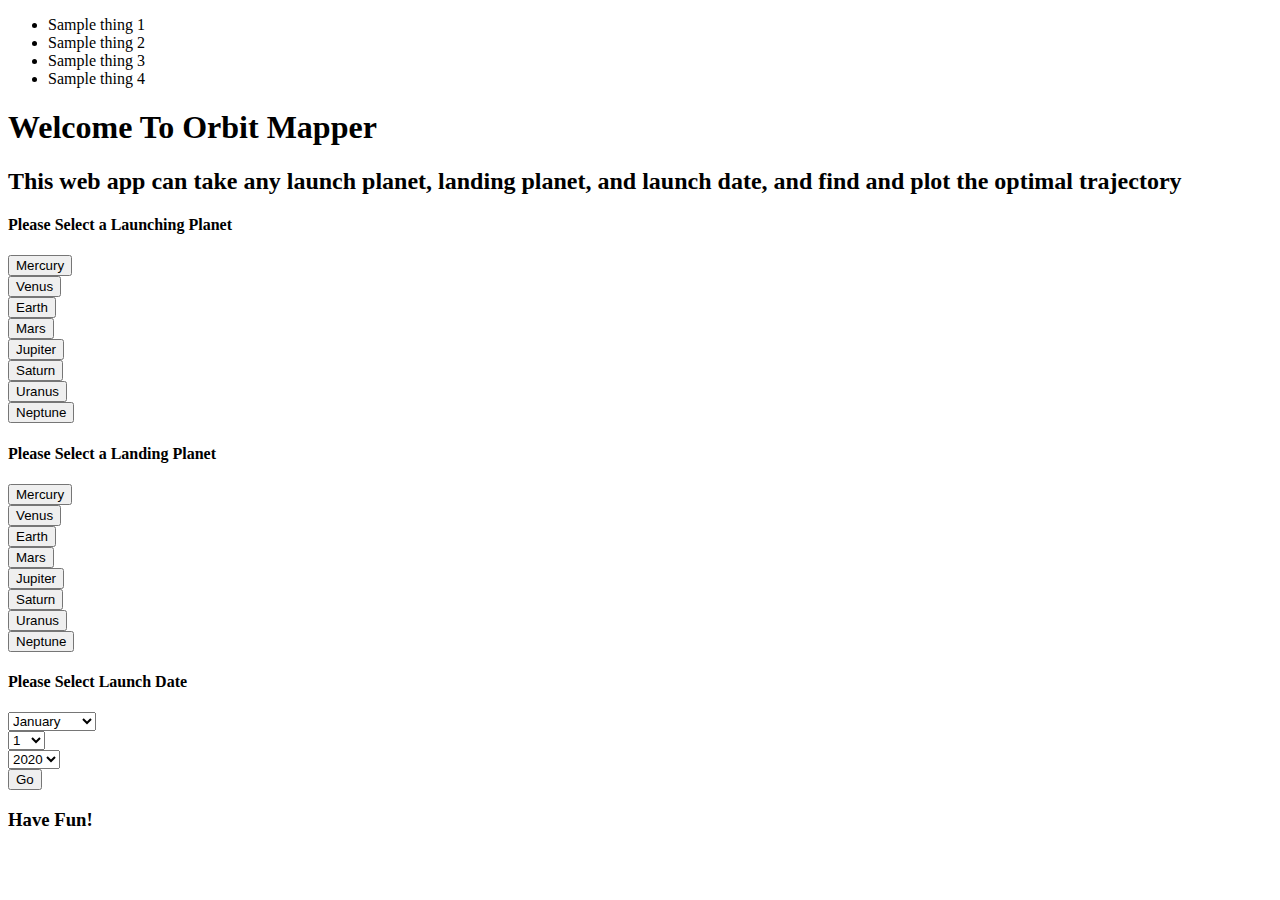
==== index.html @ 3b6b4de2 "changed to index" ====
<!DOCTYPE html>
<html>
  <head>
    <link rel="stylesheet" type="text/css" href="{{ url_for('static',filename='styles/mystyle.css') }}"/>
    <link href="https://fonts.googleapis.com/css?family=Oswald:300,700|Varela+Round" rel="stylesheet">
    <title>Orbit Mapper</title>
  </head>
  <body>
    <header>
      <ul>
        <li>
          Sample thing 1
        </li>
        <li>
          Sample thing 2
        </li>
        <li>
          Sample thing 3
        </li>
        <li>
          Sample thing 4
        </li>
      </ul>
    </header>
    <div class="welcome">
      <h1><strong>Welcome</strong> To Orbit Mapper</h1>
      <h2>This web app can take any launch planet, landing planet, and launch date, and find and plot the optimal trajectory</h2>
  </div>
  <div class="question">
    <h4>Please Select a Launching Planet</h4>
    <div class="answer">
      <button>Mercury</button>
    </div>
    <div class="answer">
      <button>Venus</button>
    </div>
    <div class="answer">
      <button>Earth</button>
    </div>
    <div class="answer">
      <button>Mars</button>
    </div>
    <div class="answer">
      <button>Jupiter</button>
    </div>
    <div class="answer">
      <button>Saturn</button>
    </div>
    <div class="answer">
      <button>Uranus</button>
    </div>
    <div class="answer">
      <button>Neptune</button>
    </div>
  </div>
  <div class="question">
    <h4>Please Select a Landing Planet</h4>
    <div class="answer">
      <button>Mercury</button>
    </div>
    <div class="answer">
      <button>Venus</button>
    </div>
    <div class="answer">
      <button>Earth</button>
    </div>
    <div class="answer">
      <button>Mars</button>
    </div>
    <div class="answer">
      <button>Jupiter</button>
    </div>
    <div class="answer">
      <button>Saturn</button>
    </div>
    <div class="answer">
      <button>Uranus</button>
    </div>
    <div class="answer">
      <button>Neptune</button>
    </div>
  </div>
  <div class = "question">
    <h4>Please Select Launch Date</h4>
    <div class="answer">
      <select>
        <option value="">January</option>
        <option value="">February</option>
        <option value="">March</option>
        <option value="">April</option>
        <option value="">May</option>
        <option value="">June</option>
        <option value="">July</option>
        <option value="">August</option>
        <option value="">Spetember</option>
        <option value="">October</option>
        <option value="">November</option>
        <option value="">December</option>
      </select>
    </div>
    <div class="answer">
      <select>
        <script language="javascript" type="text/javascript">
          for(var d=1;d<=31;d++)
          {
            document.write("<option>"+d+"</option>");
          }
        </script>
      </select>
    </div>
    <div class="answer">
      <select>
        <option value="">2020</option>
        <option value="">2021</option>
        <option value="">2022</option>
        <option value="">2023</option>
        <option value="">2024</option>
        <option value="">2025</option>
      </select>
    </div>
    <div class="go">
      <button type = "button">Go</button>
    </div>
  </div>
  <footer>
    <h3>Have Fun!</h3>
  </footer>
  </body>
</html>
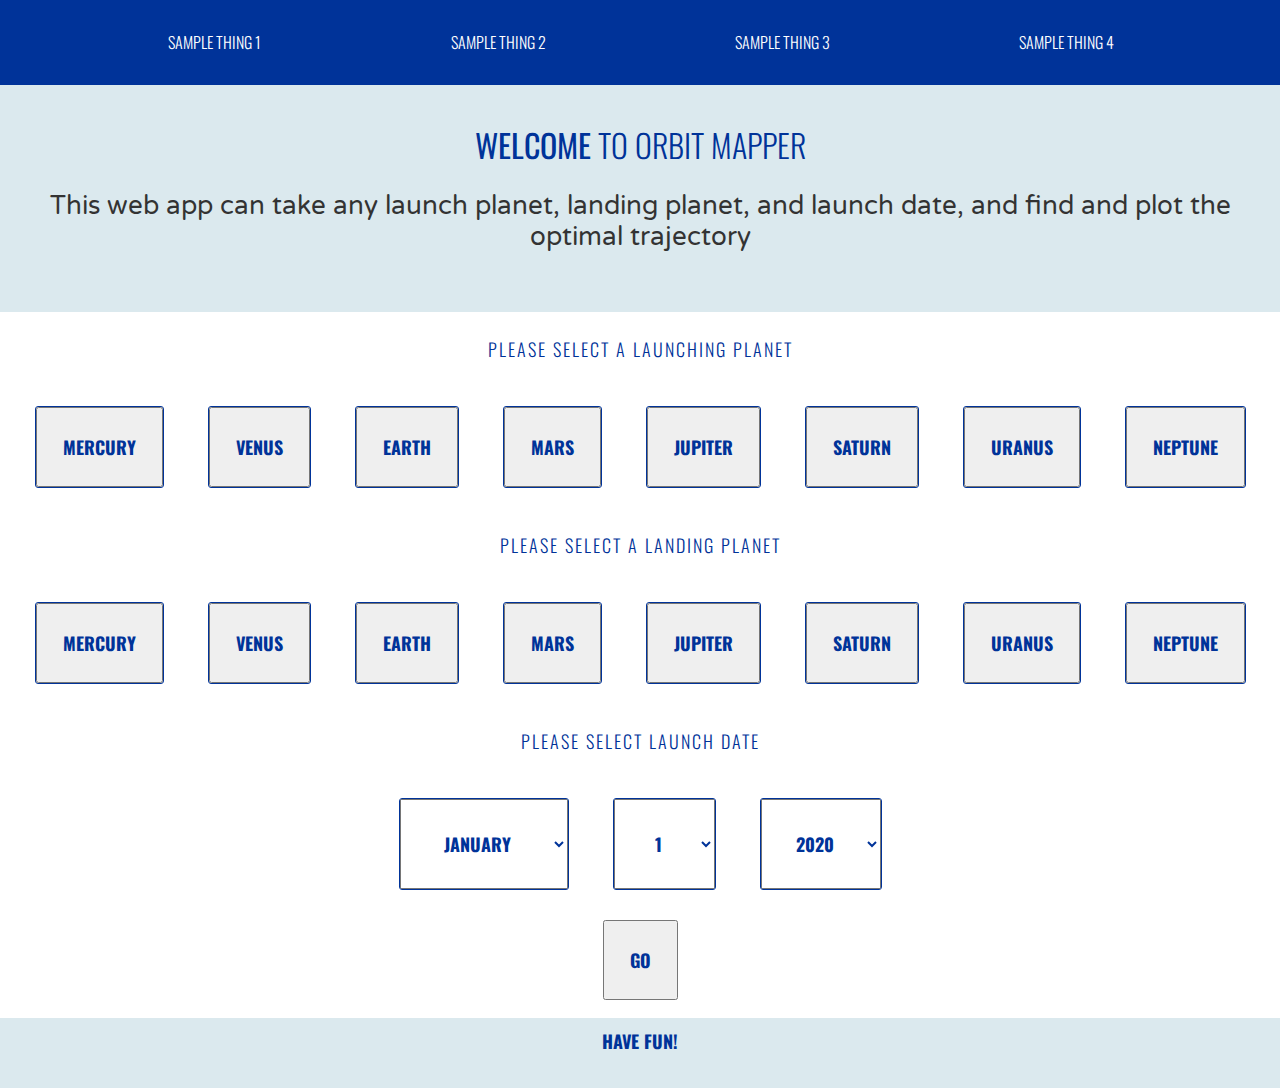
==== commit 82ebd056: "try again" ====
--- a/index.html
+++ b/index.html
@@ -1,7 +1,7 @@
 <!DOCTYPE html>
 <html>
   <head>
-    <link rel="stylesheet" type="text/css" href="{{ url_for('static',filename='styles/mystyle.css') }}"/>
+    <link rel="stylesheet" type="text/css" href="https://sapa1755.github.io/css/mystyle.css"/>
     <link href="https://fonts.googleapis.com/css?family=Oswald:300,700|Varela+Round" rel="stylesheet">
     <title>Orbit Mapper</title>
   </head>
